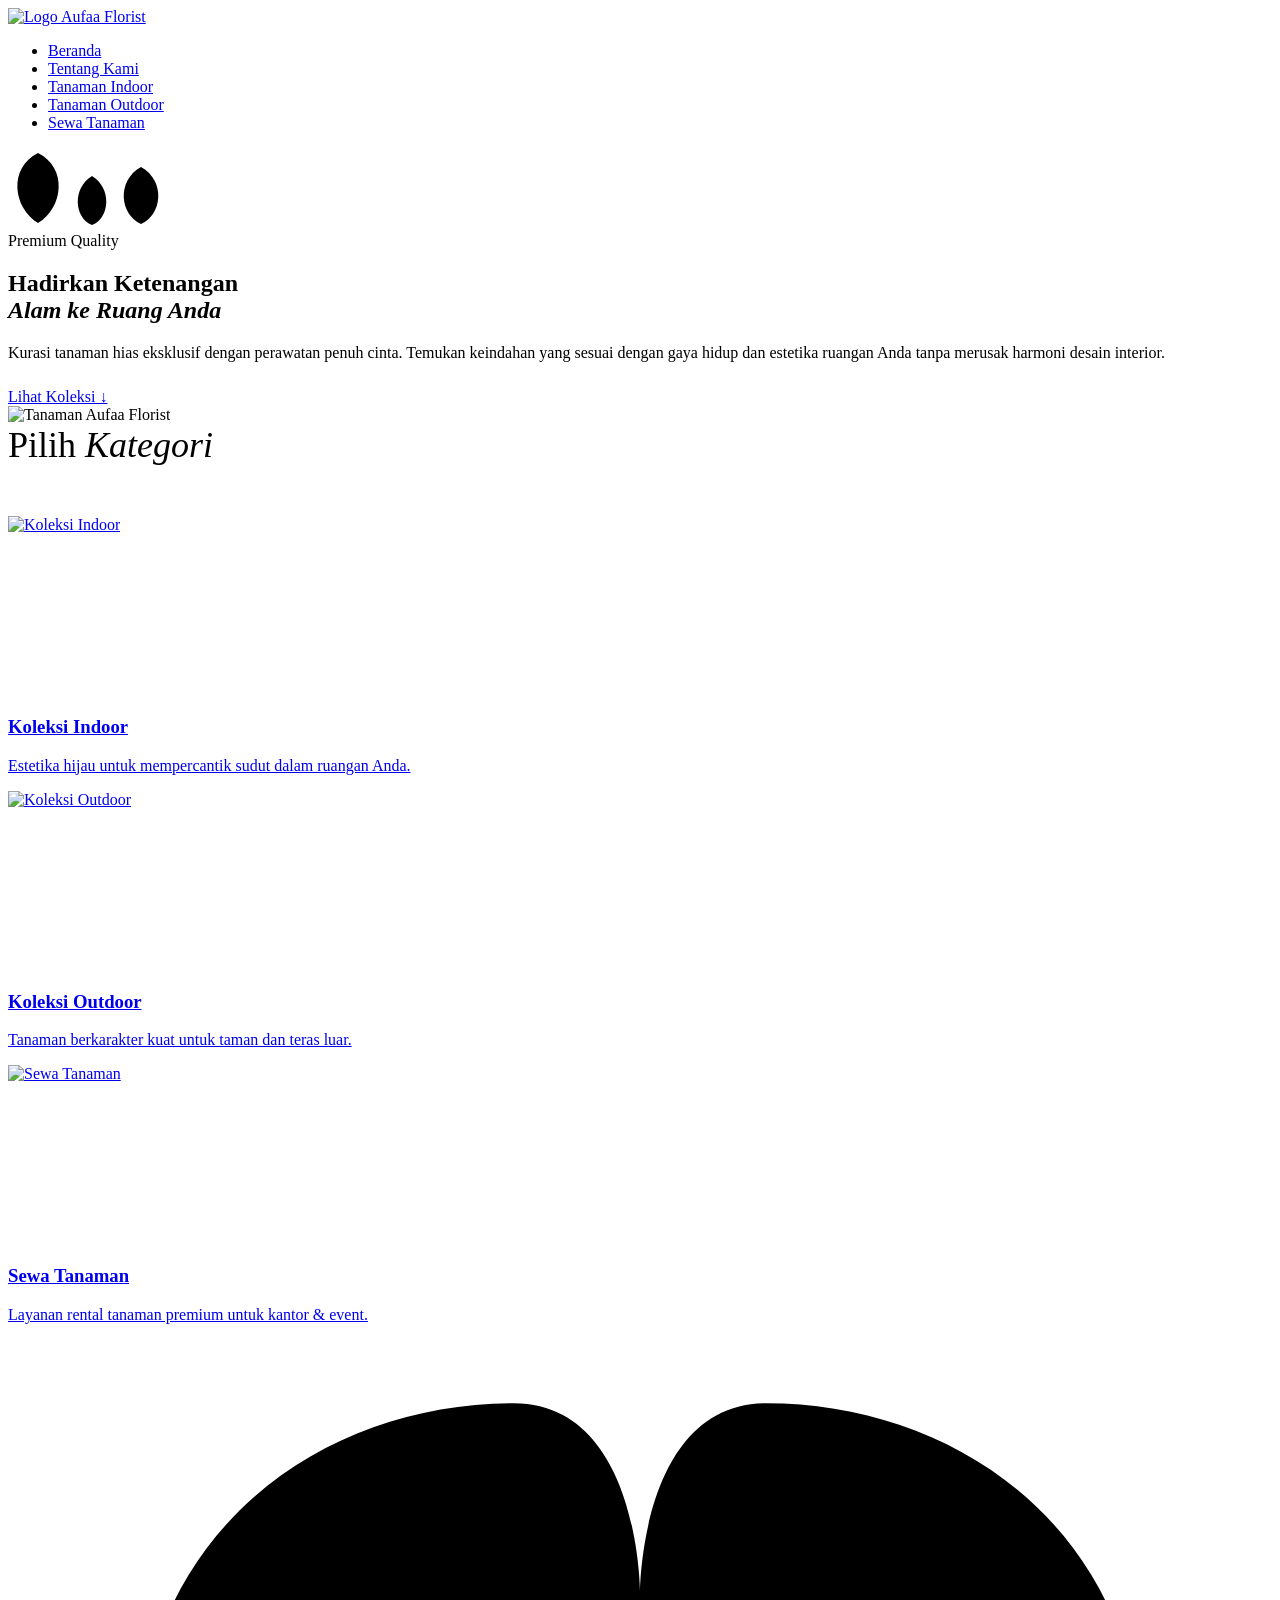
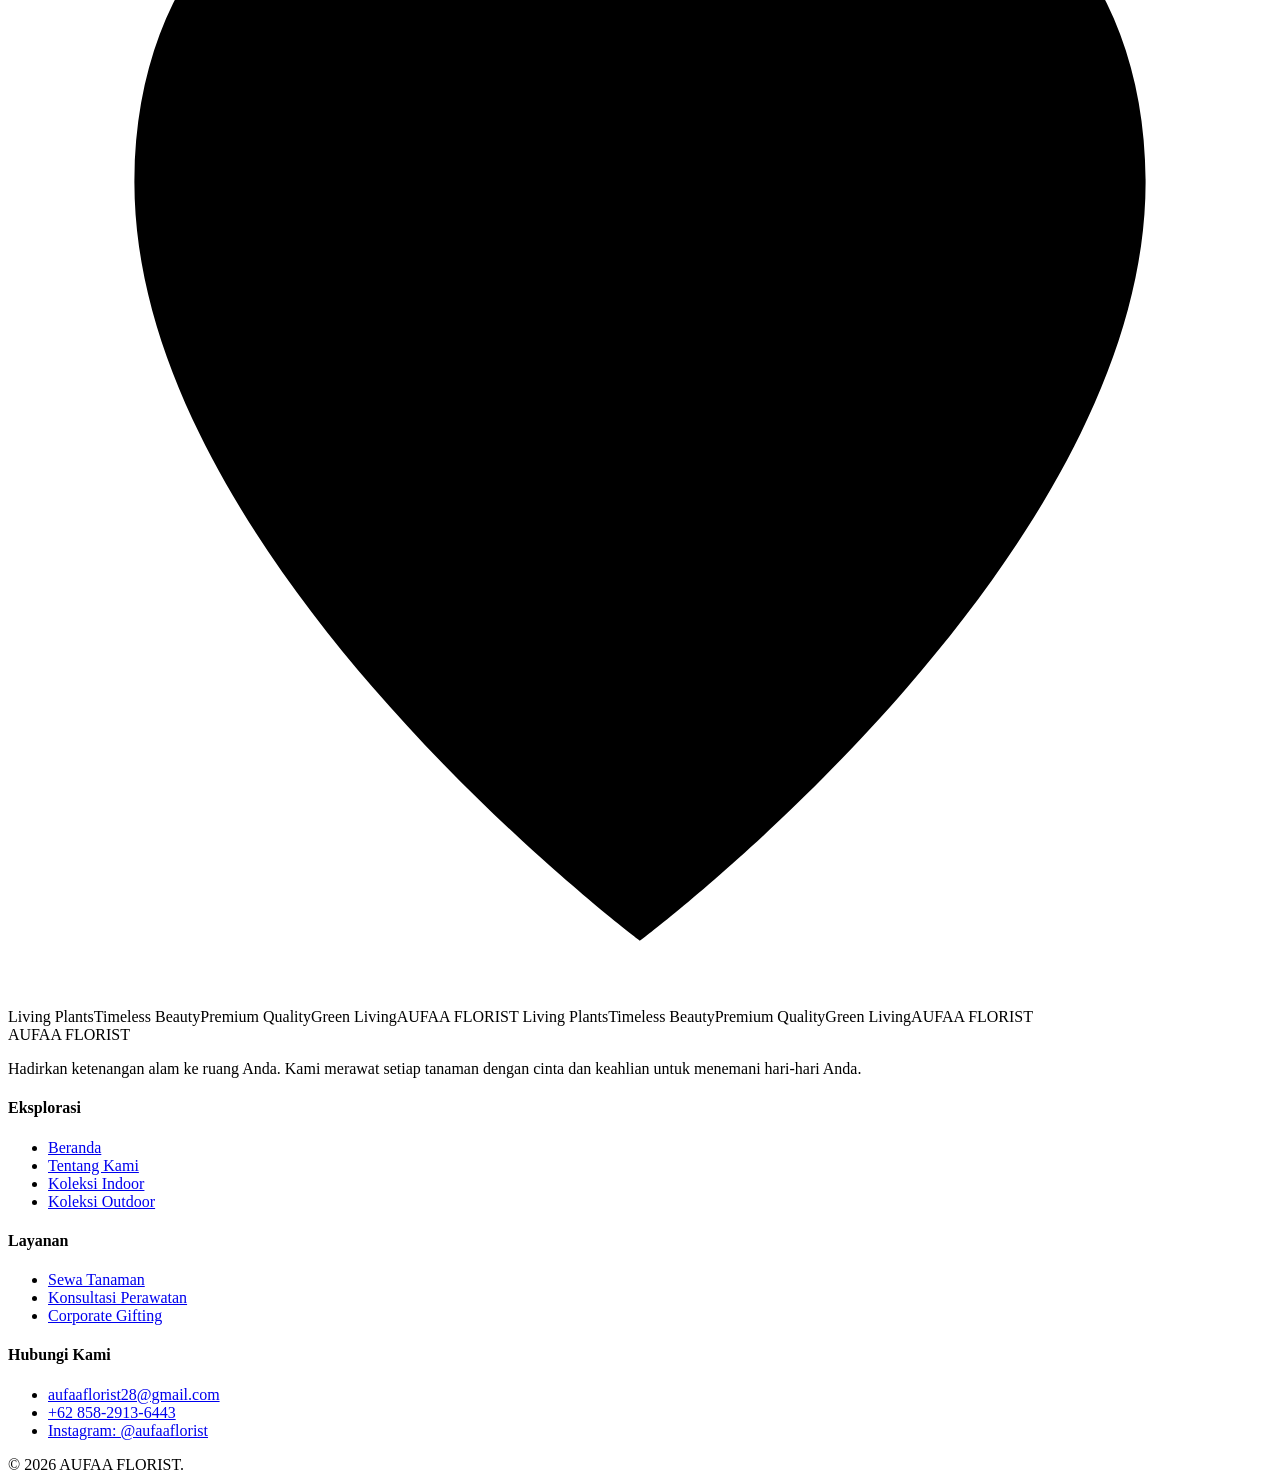
==== index.html @ c54cdd6c "Add files via upload" ====
<!DOCTYPE html>
<html lang="id">
<head>
  <meta charset="UTF-8">
  <meta name="viewport" content="width=device-width, initial-scale=1.0">
  <title>AUFAA FLORIST — Clean & Soft Living Plants</title>
  <link href="https://fonts.googleapis.com/css2?family=Cormorant+Garamond:ital,wght@0,300;0,400;0,500;1,300;1,400&family=DM+Sans:wght@300;400;500&display=swap" rel="stylesheet">
  <link rel="stylesheet" href="css/style.css">
</head>
<body>

  <!-- Navigation -->
  <nav id="mainNav">
    <a href="index.html" class="nav-logo">
  <img src="images/logo.png" alt="Logo Aufaa Florist" style="height: 45px; width: auto; object-fit: contain;">
</a>
    <ul class="nav-links">
      <li><a href="index.html">Beranda</a></li>
      <li><a href="tentang.html">Tentang Kami</a></li>
      <li><a href="indoor.html">Tanaman Indoor</a></li>
      <li><a href="outdoor.html">Tanaman Outdoor</a></li>
      <li><a href="sewa.html">Sewa Tanaman</a></li>
    </ul>
  </nav>

  <!-- Clean Hero Section -->
  <section class="hero">
    
    <!-- Motion Graphic Leaves (Warna Sage) -->
    <svg class="leaf-soft" style="left:15%;animation-duration:18s;animation-delay:0s;width:60px" viewBox="0 0 60 80"><path d="M30 5 C60 20 55 60 30 75 C5 60 0 20 30 5Z" fill="var(--sage-soft)"/></svg>
    <svg class="leaf-soft" style="left:55%;animation-duration:22s;animation-delay:3s;width:40px" viewBox="0 0 40 55"><path d="M20 3 C40 15 38 45 20 52 C2 45 0 15 20 3Z" fill="var(--accent)"/></svg>
    <svg class="leaf-soft" style="left:85%;animation-duration:15s;animation-delay:1s;width:50px" viewBox="0 0 50 65"><path d="M25 4 C50 18 46 52 25 61 C4 52 0 18 25 4Z" fill="var(--sage-dark)"/></svg>

    <!-- Kiri: Teks -->
    <div class="hero-content">
      <span class="hero-eyebrow">Premium Quality</span>
      <h1 class="hero-title">
        Hadirkan Ketenangan<br>
        <em>Alam ke Ruang Anda</em>
      </h1>
      <p class="hero-desc">
        Kurasi tanaman hias eksklusif dengan perawatan penuh cinta. Temukan keindahan yang sesuai dengan gaya hidup dan estetika ruangan Anda tanpa merusak harmoni desain interior.
      </p>
      <!-- Tombol kecil agar pengguna tahu harus scroll -->
      <a href="#kategori" class="pricing-btn" style="display:inline-block; margin-top: 10px;">Lihat Koleksi ↓</a>
    </div>

    <!-- Kanan: Visual Lengkungan (Arch) Estetik -->
    <div class="hero-visual">
    <div class="hero-image-arch" style="overflow: hidden; padding: 0; background: transparent;">
        <img src="https://images.unsplash.com/photo-1632207691143-643e2a9a9361?auto=format&fit=crop&w=600&q=80" alt="Tanaman Aufaa Florist" style="width: 100%; height: 100%; object-fit: cover;">
    </div>
    </div>
  </section>

  <!-- Bagian Kategori (Ditaruh di bawah Hero) -->
  <section id="kategori" class="category-section reveal">
    <div class="page-title" style="font-size: 36px; margin-bottom: 50px;">Pilih <em>Kategori</em></div>
    
    <div class="category-nav">
      
      <a href="indoor.html" class="cat-card">
        <div class="product-img-container" style="height: 180px; margin-bottom: 20px; border-radius: 12px;">
          <img src="images/3.png" alt="Koleksi Indoor" style="width: 100%; height: 100%; object-fit: cover;">
        </div>
        <h3 class="cat-title">Koleksi Indoor</h3>
        <p class="cat-desc">Estetika hijau untuk mempercantik sudut dalam ruangan Anda.</p>
      </a>

      <a href="outdoor.html" class="cat-card">
        <div class="product-img-container" style="height: 180px; margin-bottom: 20px; border-radius: 12px;">
          <img src="images/4.png" alt="Koleksi Outdoor" style="width: 100%; height: 100%; object-fit: cover;">
        </div>
        <h3 class="cat-title">Koleksi Outdoor</h3>
        <p class="cat-desc">Tanaman berkarakter kuat untuk taman dan teras luar.</p>
      </a>

      <a href="sewa.html" class="cat-card">
        <div class="product-img-container" style="height: 180px; margin-bottom: 20px; border-radius: 12px;">
          <img src="images/5.png" alt="Sewa Tanaman" style="width: 100%; height: 100%; object-fit: cover;">
        </div>
        <h3 class="cat-title">Sewa Tanaman</h3>
        <p class="cat-desc">Layanan rental tanaman premium untuk kantor & event.</p>
      </a>
      
    </div>
  </section>
      
    </div>
  </section>

  <!-- FOOTER MOTION GRAPHIC -->
  <footer>
    <svg class="footer-svg-bg" viewBox="0 0 200 200" xmlns="http://www.w3.org/2000/svg">
      <path class="draw-path" d="M100,190 C100,190 20,130 20,70 C20,30 50,10 80,10 C100,10 100,40 100,40 C100,40 100,10 120,10 C150,10 180,30 180,70 C180,130 100,190 100,190 Z" />
    </svg>
    <div class="footer-marquee-container">
      <div class="footer-marquee">
        <span>Living Plants</span><span>Timeless Beauty</span><span>Premium Quality</span><span>Green Living</span><span>AUFAA FLORIST</span>
        <span>Living Plants</span><span>Timeless Beauty</span><span>Premium Quality</span><span>Green Living</span><span>AUFAA FLORIST</span>
      </div>
    </div>
    <div class="footer-content">
      <div class="footer-info">
        <span class="footer-brand">AUFAA FLORIST</span>
        <p class="footer-text">Hadirkan ketenangan alam ke ruang Anda. Kami merawat setiap tanaman dengan cinta dan keahlian untuk menemani hari-hari Anda.</p>
      </div>
      <div class="footer-col">
        <h4>Eksplorasi</h4>
        <ul><li><a href="index.html">Beranda</a></li><li><a href="tentang.html">Tentang Kami</a></li><li><a href="indoor.html">Koleksi Indoor</a></li><li><a href="outdoor.html">Koleksi Outdoor</a></li></ul>
      </div>
      <div class="footer-col">
        <h4>Layanan</h4>
        <ul><li><a href="sewa.html">Sewa Tanaman</a></li><li><a href="#">Konsultasi Perawatan</a></li><li><a href="#">Corporate Gifting</a></li></ul>
      </div>
      <div class="footer-col">
        <h4>Hubungi Kami</h4>
        <ul><li><a href="#">aufaaflorist28@gmail.com</a></li><li><a href="#">+62 858-2913-6443</a></li><li><a href="https://www.instagram.com/aufaa_florist18">Instagram: @aufaaflorist</a></li></ul>
      </div>
    </div>
    <div class="footer-bottom">&copy; 2026 AUFAA FLORIST.</div>
  </footer>

  <script src="js/main.js"></script>
</body>
</html>
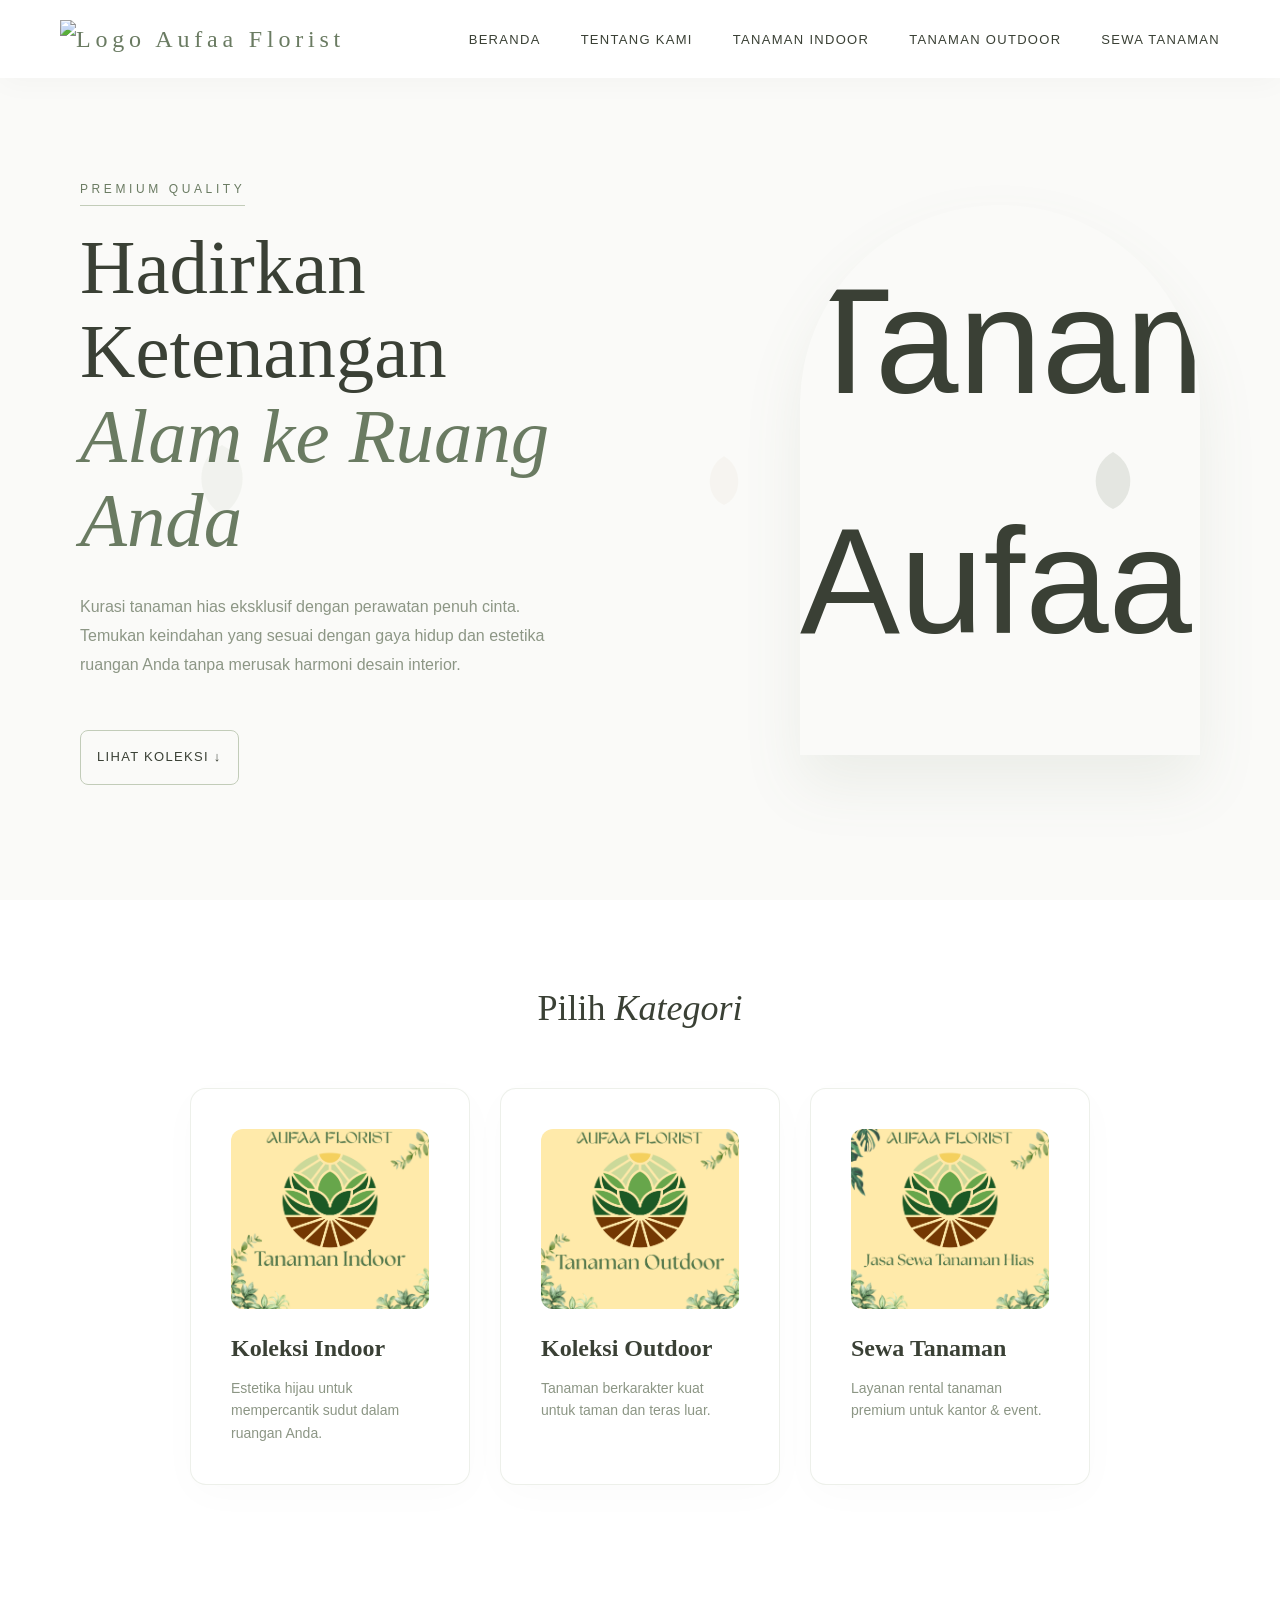
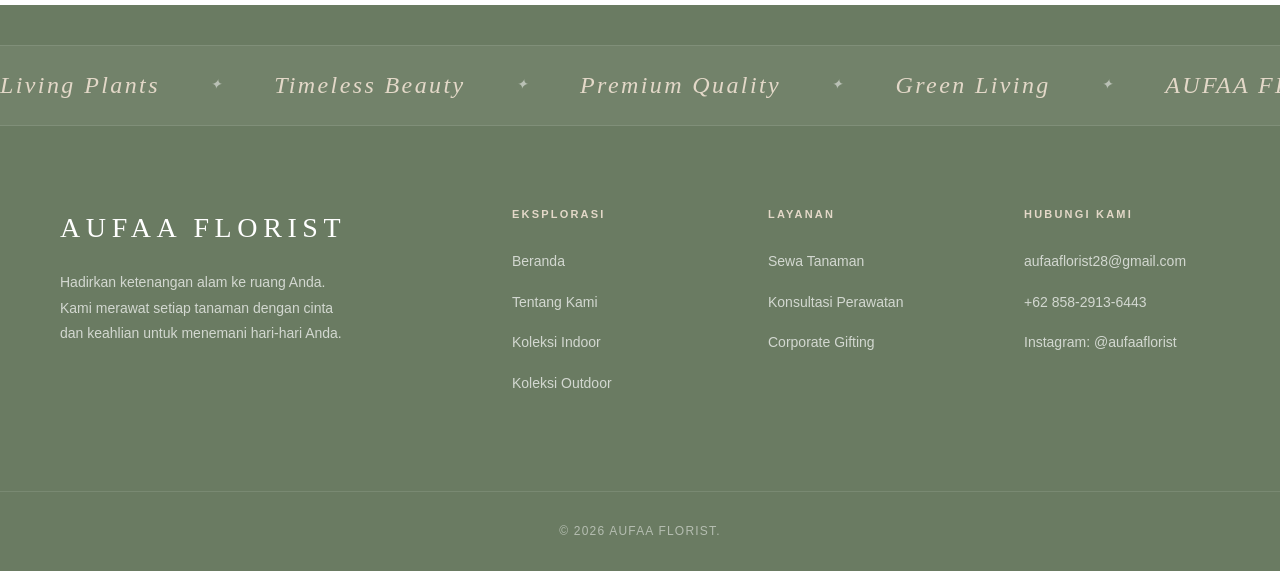
==== commit 8c622411: "Update index.html" ====
--- a/index.html
+++ b/index.html
@@ -5,7 +5,7 @@
   <meta name="viewport" content="width=device-width, initial-scale=1.0">
   <title>AUFAA FLORIST — Clean & Soft Living Plants</title>
   <link href="https://fonts.googleapis.com/css2?family=Cormorant+Garamond:ital,wght@0,300;0,400;0,500;1,300;1,400&family=DM+Sans:wght@300;400;500&display=swap" rel="stylesheet">
-  <link rel="stylesheet" href="css/style.css">
+  <link rel="stylesheet" href="style.css">
 </head>
 <body>
 
@@ -61,7 +61,7 @@
       
       <a href="indoor.html" class="cat-card">
         <div class="product-img-container" style="height: 180px; margin-bottom: 20px; border-radius: 12px;">
-          <img src="images/3.png" alt="Koleksi Indoor" style="width: 100%; height: 100%; object-fit: cover;">
+          <img src="3.png" alt="Koleksi Indoor" style="width: 100%; height: 100%; object-fit: cover;">
         </div>
         <h3 class="cat-title">Koleksi Indoor</h3>
         <p class="cat-desc">Estetika hijau untuk mempercantik sudut dalam ruangan Anda.</p>
@@ -69,7 +69,7 @@
 
       <a href="outdoor.html" class="cat-card">
         <div class="product-img-container" style="height: 180px; margin-bottom: 20px; border-radius: 12px;">
-          <img src="images/4.png" alt="Koleksi Outdoor" style="width: 100%; height: 100%; object-fit: cover;">
+          <img src="4.png" alt="Koleksi Outdoor" style="width: 100%; height: 100%; object-fit: cover;">
         </div>
         <h3 class="cat-title">Koleksi Outdoor</h3>
         <p class="cat-desc">Tanaman berkarakter kuat untuk taman dan teras luar.</p>
@@ -77,7 +77,7 @@
 
       <a href="sewa.html" class="cat-card">
         <div class="product-img-container" style="height: 180px; margin-bottom: 20px; border-radius: 12px;">
-          <img src="images/5.png" alt="Sewa Tanaman" style="width: 100%; height: 100%; object-fit: cover;">
+          <img src="5.png" alt="Sewa Tanaman" style="width: 100%; height: 100%; object-fit: cover;">
         </div>
         <h3 class="cat-title">Sewa Tanaman</h3>
         <p class="cat-desc">Layanan rental tanaman premium untuk kantor & event.</p>
@@ -121,6 +121,6 @@
     <div class="footer-bottom">&copy; 2026 AUFAA FLORIST.</div>
   </footer>
 
-  <script src="js/main.js"></script>
+  <script src="main.js"></script>
 </body>
-</html>+</html>
--- a/style.css
+++ b/style.css
@@ -0,0 +1,694 @@
+*, *::before, *::after { box-sizing: border-box; margin: 0; padding: 0; }
+
+:root {
+  --bg-soft: #FAFAF8;     /* Off-white sangat bersih */
+  --white: #FFFFFF;
+  --sage-soft: #C2CCB9;   /* Hijau pastel lembut */
+  --sage-dark: #6A7B62;   /* Hijau gelap untuk teks/kontras */
+  --text-main: #3A4035;   /* Abu-abu kehijauan lembut (bukan hitam pekat) */
+  --text-muted: #8C9685;
+  --accent: #E3D8C8;      /* Beige lembut */
+}
+
+html { scroll-behavior: smooth; }
+
+body {
+  font-family: 'DM Sans', sans-serif;
+  background: var(--bg-soft);
+  color: var(--text-main);
+  overflow-x: hidden;
+  line-height: 1.6;
+}
+
+/* =========================================
+   NAVBAR - CLEAN LOOK
+   ========================================= */
+nav {
+  position: fixed; top: 0; left: 0; right: 0; z-index: 100;
+  padding: 30px 60px;
+  display: flex; align-items: center; justify-content: space-between;
+  transition: all 0.4s ease;
+  background: transparent;
+}
+nav.scrolled {
+  background: rgba(255, 255, 255, 0.95);
+  backdrop-filter: blur(10px);
+  padding: 20px 60px;
+  box-shadow: 0 4px 30px rgba(0, 0, 0, 0.03);
+}
+
+.nav-logo {
+  font-family: 'Cormorant Garamond', serif;
+  font-size: 24px; font-weight: 500;
+  letter-spacing: 0.2em;
+  color: var(--sage-dark);
+  text-decoration: none;
+}
+
+.nav-links { display: flex; gap: 40px; list-style: none; }
+.nav-links a {
+  font-size: 13px; letter-spacing: 0.1em;
+  text-transform: uppercase; font-weight: 500;
+  color: var(--text-main);
+  text-decoration: none; position: relative;
+  transition: color 0.3s;
+}
+.nav-links a:hover { color: var(--sage-dark); }
+.nav-links a::after {
+  content: ''; position: absolute; bottom: -6px; left: 0;
+  width: 0; height: 1px; background: var(--sage-dark);
+  transition: width 0.3s ease;
+}
+.nav-links a:hover::after { width: 100%; }
+
+/* =========================================
+   HERO SECTION - UPGRADED CLEAN & SOFT
+   ========================================= */
+.hero {
+  min-height: 100vh;
+  display: flex;
+  align-items: center;
+  justify-content: space-between;
+  padding: 120px 80px 60px;
+  background: var(--bg-soft);
+  position: relative;
+  overflow: hidden;
+}
+
+/* Bagian Kiri: Teks */
+.hero-content {
+  flex: 1;
+  max-width: 600px;
+  z-index: 2;
+  text-align: left;
+  animation: fadeUp 1s ease 0.5s forwards;
+  opacity: 0; transform: translateY(20px);
+}
+
+.hero-eyebrow {
+  font-size: 12px; letter-spacing: 0.3em;
+  text-transform: uppercase; color: var(--sage-dark);
+  margin-bottom: 20px; display: inline-block;
+  border-bottom: 1px solid var(--sage-soft);
+  padding-bottom: 5px;
+}
+
+.hero-title {
+  font-family: 'Cormorant Garamond', serif;
+  font-size: clamp(48px, 6vw, 82px);
+  font-weight: 300; line-height: 1.1;
+  color: var(--text-main);
+  margin-bottom: 30px;
+}
+.hero-title em {
+  font-style: italic; color: var(--sage-dark);
+}
+
+.hero-desc {
+  font-size: 16px; color: var(--text-muted);
+  max-width: 500px; margin-bottom: 40px;
+  font-weight: 300; line-height: 1.8;
+}
+
+/* Bagian Kanan: Gambar Estetik (Arch) */
+.hero-visual {
+  flex: 1;
+  display: flex;
+  justify-content: flex-end;
+  align-items: center;
+  position: relative;
+  z-index: 2;
+}
+
+.hero-image-arch {
+  width: 400px;
+  height: 550px;
+  background: linear-gradient(135deg, var(--accent), var(--sage-soft));
+  border-radius: 200px 200px 0 0;
+  position: relative;
+  box-shadow: 0 30px 60px rgba(106, 123, 98, 0.1);
+  display: flex; align-items: center; justify-content: center;
+  font-size: 150px;
+  animation: floatImage 6s ease-in-out infinite;
+}
+
+@keyframes floatImage {
+  0%, 100% { transform: translateY(0); }
+  50% { transform: translateY(-15px); }
+}
+
+/* Daun Animasi Latar Belakang (Soft Motion) */
+.leaf-soft {
+  position: absolute;
+  opacity: 0.15;
+  animation: floatLeafSoft linear infinite;
+  z-index: 1;
+}
+
+@keyframes floatLeafSoft {
+  0% { transform: translateY(100vh) rotate(0deg); opacity: 0; }
+  10% { opacity: 0.15; }
+  90% { opacity: 0.15; }
+  100% { transform: translateY(-20vh) rotate(360deg); opacity: 0; }
+}
+
+/* =========================================
+   CATEGORY CARDS (Dibawah Hero)
+   ========================================= */
+.category-section {
+  padding: 80px 60px 120px;
+  background: var(--white);
+  text-align: center;
+}
+
+.category-nav {
+  display: flex; justify-content: center; gap: 30px;
+  margin-top: 50px;
+  flex-wrap: wrap;
+}
+
+.cat-card {
+  background: var(--white);
+  padding: 40px;
+  border-radius: 16px;
+  text-decoration: none;
+  width: 280px;
+  border: 1px solid rgba(194, 204, 185, 0.3);
+  transition: all 0.4s cubic-bezier(0.23, 1, 0.32, 1);
+  box-shadow: 0 10px 40px rgba(0,0,0,0.02);
+  text-align: left;
+}
+
+.cat-card:hover {
+  transform: translateY(-10px);
+  box-shadow: 0 20px 40px rgba(106, 123, 98, 0.08);
+  border-color: var(--sage-soft);
+}
+
+.cat-icon { font-size: 40px; margin-bottom: 20px; display: block; }
+.cat-title {
+  font-family: 'Cormorant Garamond', serif;
+  font-size: 24px; color: var(--text-main);
+  margin-bottom: 10px;
+}
+.cat-desc {
+  font-size: 14px; color: var(--text-muted);
+  font-family: 'DM Sans', sans-serif;
+}
+
+@keyframes fadeUp {
+  to { opacity: 1; transform: none; }
+}
+
+/* =========================================
+   TAMBAHAN CSS UNTUK HALAMAN SUB-MENU
+   ========================================= */
+.page-header {
+  padding: 150px 60px 80px;
+  text-align: center;
+  background: var(--bg-soft);
+}
+.page-title {
+  font-family: 'Cormorant Garamond', serif;
+  font-size: 48px;
+  color: var(--text-main);
+  margin-bottom: 15px;
+}
+.page-desc {
+  color: var(--text-muted);
+  max-width: 600px;
+  margin: 0 auto;
+  font-weight: 300;
+}
+
+.grid-container {
+  padding: 0 60px 100px;
+  max-width: 1200px;
+  margin: 0 auto;
+}
+
+/* Product Grid (Indoor & Outdoor) */
+.product-grid {
+  display: grid;
+  grid-template-columns: repeat(auto-fit, minmax(280px, 1fr));
+  gap: 40px;
+}
+.product-card-clean {
+  background: var(--white);
+  border-radius: 16px;
+  overflow: hidden;
+  border: 1px solid rgba(194, 204, 185, 0.3);
+  transition: transform 0.4s ease, box-shadow 0.4s ease;
+}
+.product-card-clean:hover {
+  transform: translateY(-8px);
+  box-shadow: 0 15px 30px rgba(106, 123, 98, 0.08);
+  border-color: var(--sage-soft);
+}
+.product-img-placeholder {
+  height: 280px;
+  background: var(--accent);
+  display: flex;
+  align-items: center;
+  justify-content: center;
+  font-size: 70px;
+}
+.product-info-clean {
+  padding: 25px;
+}
+.product-title-clean {
+  font-family: 'Cormorant Garamond', serif;
+  font-size: 22px;
+  color: var(--text-main);
+  margin-bottom: 5px;
+}
+.product-latin-clean {
+  font-size: 13px;
+  color: var(--text-muted);
+  font-style: italic;
+}
+.product-price-clean {
+  color: var(--sage-dark);
+  font-weight: 500;
+  font-size: 16px;
+  margin-top: 20px;
+  display: flex;
+  justify-content: space-between;
+  align-items: center;
+}
+.add-btn {
+  width: 42px;
+  height: 42px;
+  background-color: #5f6f52; /* hijau sage */
+  border: none;
+  border-radius: 50%;
+
+  display: flex;
+  align-items: center;
+  justify-content: center;
+
+  cursor: pointer;
+  transition: all 0.3s ease;
+}
+
+/* ICON */
+.add-btn .icon {
+  font-size: 18px;
+  line-height: 1;
+  display: flex;
+  align-items: center;
+  justify-content: center;
+}
+
+/* HOVER EFFECT (biar premium) */
+.add-btn:hover {
+  background-color: #4c5a42;
+  transform: scale(1.1);
+}
+
+/* Pricing Grid (Sewa) */
+.pricing-grid {
+  display: grid;
+  grid-template-columns: repeat(auto-fit, minmax(320px, 1fr));
+  gap: 30px;
+}
+.pricing-card {
+  background: var(--white);
+  border-radius: 16px;
+  padding: 40px;
+  border: 1px solid rgba(194, 204, 185, 0.3);
+  text-align: center;
+  transition: transform 0.4s;
+  position: relative;
+  overflow: hidden;
+}
+.pricing-card:hover {
+  transform: translateY(-8px);
+  box-shadow: 0 20px 40px rgba(0,0,0,0.04);
+  border-color: var(--sage-soft);
+}
+.pricing-card.popular {
+  background: var(--sage-dark);
+  color: var(--white);
+}
+.pricing-card.popular .pricing-title,
+.pricing-card.popular .pricing-price,
+.pricing-card.popular li {
+  color: var(--white);
+}
+.pricing-badge {
+  position: absolute;
+  top: 20px; right: -30px;
+  background: var(--accent);
+  color: var(--text-main);
+  font-size: 10px;
+  font-weight: 500;
+  letter-spacing: 0.1em;
+  padding: 5px 30px;
+  transform: rotate(45deg);
+}
+.pricing-title {
+  font-family: 'Cormorant Garamond', serif;
+  font-size: 28px;
+  color: var(--text-main);
+  margin-bottom: 10px;
+}
+.pricing-price {
+  font-size: 36px;
+  font-weight: 400;
+  margin-bottom: 30px;
+  color: var(--sage-dark);
+  font-family: 'Cormorant Garamond', serif;
+}
+.pricing-price span {
+  font-size: 14px;
+  color: inherit;
+  opacity: 0.7;
+  font-family: 'DM Sans', sans-serif;
+}
+.pricing-features {
+  list-style: none;
+  margin-bottom: 40px;
+  text-align: left;
+}
+.pricing-features li {
+  margin-bottom: 15px;
+  font-size: 14px;
+  color: var(--text-muted);
+  display: flex;
+  align-items: center;
+  gap: 12px;
+}
+.pricing-btn {
+  display: block;
+  padding: 16px;
+  border-radius: 8px;
+  background: var(--bg-soft);
+  color: var(--text-main);
+  text-decoration: none;
+  font-weight: 500;
+  font-size: 13px;
+  letter-spacing: 0.1em;
+  text-transform: uppercase;
+  transition: all 0.3s;
+  border: 1px solid var(--sage-soft);
+}
+.pricing-card.popular .pricing-btn {
+  background: var(--white);
+  color: var(--sage-dark);
+  border: none;
+}
+.pricing-btn:hover {
+  background: var(--sage-dark);
+  color: var(--white);
+}
+
+/* =========================================
+   TAMBAHAN CSS UNTUK HALAMAN TENTANG
+   ========================================= */
+.about-grid-clean {
+  display: grid;
+  grid-template-columns: 1fr 1fr;
+  gap: 80px;
+  align-items: center;
+  margin-bottom: 80px;
+}
+
+.about-visual {
+  position: relative;
+  border-radius: 20px;
+  overflow: hidden;
+  background: linear-gradient(135deg, var(--accent), #EAF0E5);
+  aspect-ratio: 4/5;
+  display: flex;
+  align-items: center;
+  justify-content: center;
+  font-size: 120px;
+  box-shadow: 0 20px 40px rgba(0,0,0,0.03);
+}
+
+.about-text h2 {
+  font-family: 'Cormorant Garamond', serif;
+  font-size: 40px;
+  color: var(--text-main);
+  margin-bottom: 25px;
+  line-height: 1.2;
+}
+
+.about-text h2 em {
+  color: var(--sage-dark);
+  font-style: italic;
+}
+
+.about-text p {
+  color: var(--text-muted);
+  margin-bottom: 20px;
+  font-weight: 300;
+  font-size: 16px;
+  line-height: 1.8;
+}
+
+.stats-grid-clean {
+  display: grid;
+  grid-template-columns: repeat(3, 1fr);
+  gap: 30px;
+  margin-top: 60px;
+}
+
+.stat-box {
+  text-align: center;
+  padding: 40px 20px;
+  background: var(--white);
+  border: 1px solid rgba(194, 204, 185, 0.3);
+  border-radius: 16px;
+  transition: transform 0.4s ease;
+}
+
+.stat-box:hover {
+  transform: translateY(-8px);
+  box-shadow: 0 15px 30px rgba(106, 123, 98, 0.08);
+  border-color: var(--sage-soft);
+}
+
+.stat-number {
+  font-family: 'Cormorant Garamond', serif;
+  font-size: 48px;
+  color: var(--sage-dark);
+  line-height: 1;
+  margin-bottom: 12px;
+}
+
+.stat-label {
+  font-size: 12px;
+  text-transform: uppercase;
+  letter-spacing: 0.15em;
+  color: var(--text-main);
+  font-weight: 500;
+}
+
+/* =========================================
+   FOOTER - MOTION GRAPHIC STYLE
+   ========================================= */
+footer {
+  background: var(--sage-dark);
+  color: var(--white);
+  position: relative;
+  overflow: hidden;
+  padding-top: 40px;
+}
+
+/* 1. Continuous Marquee (Ticker Motion) */
+.footer-marquee-container {
+  background: rgba(255, 255, 255, 0.05);
+  border-top: 1px solid rgba(255, 255, 255, 0.1);
+  border-bottom: 1px solid rgba(255, 255, 255, 0.1);
+  padding: 20px 0;
+  display: flex;
+  overflow: hidden;
+  white-space: nowrap;
+  position: relative;
+  z-index: 2;
+}
+
+.footer-marquee {
+  display: flex;
+  gap: 50px;
+  animation: marqueeMotion 25s linear infinite;
+}
+
+.footer-marquee span {
+  font-family: 'Cormorant Garamond', serif;
+  font-size: 24px;
+  font-style: italic;
+  letter-spacing: 0.1em;
+  color: var(--accent);
+  display: flex;
+  align-items: center;
+  gap: 50px;
+}
+
+.footer-marquee span::after {
+  content: '✦';
+  font-size: 14px;
+  color: var(--white);
+  opacity: 0.5;
+}
+
+@keyframes marqueeMotion {
+  0% { transform: translateX(0); }
+  100% { transform: translateX(-50%); }
+}
+
+/* 2. Grid & Konten Footer */
+.footer-content {
+  display: grid;
+  grid-template-columns: 2fr 1fr 1fr 1fr;
+  gap: 60px;
+  padding: 80px 60px;
+  position: relative;
+  z-index: 2;
+}
+
+.footer-brand {
+  font-family: 'Cormorant Garamond', serif;
+  font-size: 28px;
+  letter-spacing: 0.2em;
+  color: var(--white);
+  margin-bottom: 20px;
+  display: block;
+}
+
+.footer-text {
+  color: rgba(255, 255, 255, 0.7);
+  font-size: 14px;
+  line-height: 1.8;
+  max-width: 300px;
+  font-weight: 300;
+}
+
+.footer-col h4 {
+  font-size: 11px;
+  letter-spacing: 0.2em;
+  text-transform: uppercase;
+  color: var(--accent);
+  margin-bottom: 25px;
+}
+
+.footer-col ul {
+  list-style: none;
+}
+
+.footer-col li {
+  margin-bottom: 15px;
+}
+
+.footer-col a {
+  color: rgba(255, 255, 255, 0.7);
+  text-decoration: none;
+  font-size: 14px;
+  transition: all 0.3s ease;
+  display: inline-block;
+  font-weight: 300;
+}
+
+.footer-col a:hover {
+  color: var(--white);
+  transform: translateX(8px);
+}
+
+.footer-bottom {
+  text-align: center;
+  padding: 30px;
+  border-top: 1px solid rgba(255, 255, 255, 0.1);
+  font-size: 12px;
+  color: rgba(255, 255, 255, 0.5);
+  letter-spacing: 0.1em;
+  position: relative;
+  z-index: 2;
+}
+
+/* 3. SVG Motion Graphic (Menggambar Daun di Background) */
+.footer-svg-bg {
+  position: absolute;
+  right: -5%;
+  bottom: -10%;
+  width: 500px;
+  height: 500px;
+  opacity: 0.05;
+  z-index: 1;
+  pointer-events: none;
+}
+
+.draw-path {
+  fill: none;
+  stroke: var(--white);
+  stroke-width: 2;
+  stroke-dasharray: 1000;
+  stroke-dashoffset: 1000;
+  animation: drawMotion 6s cubic-bezier(0.4, 0, 0.2, 1) infinite alternate;
+}
+
+@keyframes drawMotion {
+  0% { stroke-dashoffset: 1000; }
+  100% { stroke-dashoffset: 0; }
+}
+
+/* =========================================
+   RESPONSIVE QUERIES
+   ========================================= */
+@media (max-width: 900px) {
+  .hero { flex-direction: column; text-align: center; padding-top: 150px; }
+  .hero-content { text-align: center; margin-bottom: 60px; }
+  .hero-image-arch { width: 300px; height: 400px; }
+  .footer-content { grid-template-columns: 1fr 1fr; padding: 60px 30px; }
+}
+
+@media (max-width: 800px) {
+  .about-grid-clean { grid-template-columns: 1fr; gap: 40px; }
+}
+
+@media (max-width: 600px) {
+  .footer-content { grid-template-columns: 1fr; }
+  .nav-links { display: none; } /* Sembunyikan menu di mobile sementara */
+  nav { padding: 20px; }
+}
+*, *::before, *::after { box-sizing: border-box; margin: 0; padding: 0; }
+
+:root {
+  --bg-soft: #FAFAF8; --white: #FFFFFF; --sage-soft: #C2CCB9; 
+  --sage-dark: #6A7B62; --text-main: #3A4035; --text-muted: #8C9685; --accent: #E3D8C8;
+}
+
+body { font-family: 'DM Sans', sans-serif; background: var(--bg-soft); color: var(--text-main); overflow-x: hidden; line-height: 1.6; }
+
+/* Navbar & Logo */
+nav { position: fixed; top: 0; left: 0; right: 0; z-index: 100; padding: 20px 60px; display: flex; align-items: center; justify-content: space-between; background: rgba(255,255,255,0.95); backdrop-filter: blur(10px); box-shadow: 0 4px 30px rgba(0,0,0,0.03); }
+.nav-logo img { height: 45px; width: auto; }
+.nav-links { display: flex; gap: 40px; list-style: none; }
+.nav-links a { font-size: 13px; text-transform: uppercase; color: var(--text-main); text-decoration: none; }
+
+/* Foto Produk (Container) */
+.product-img-container { height: 280px; width: 100%; overflow: hidden; background: var(--accent); }
+.product-img-container img { width: 100%; height: 100%; object-fit: cover; transition: transform 0.6s ease; }
+.product-card-clean:hover .product-img-container img { transform: scale(1.08); }
+
+/* Pricing dengan Foto */
+.pricing-img { width: 100%; height: 200px; object-fit: cover; border-bottom: 1px solid var(--sage-soft); margin-bottom: 20px; }
+
+/* Komponen lain tetap sama seperti sebelumnya... */
+.product-card-clean { background: var(--white); border-radius: 16px; overflow: hidden; border: 1px solid rgba(194, 204, 185, 0.3); transition: all 0.4s ease; }
+.product-info-clean { padding: 25px; }
+.product-title-clean { font-family: 'Cormorant Garamond', serif; font-size: 22px; margin-bottom: 5px; }
+.add-btn { background: var(--sage-dark); color: white; border: none; padding: 8px 15px; border-radius: 20px; cursor: pointer; }
+
+/* (Tambahkan sisa CSS sebelumnya di sini agar lengkap) */
+@media (max-width: 768px) {
+  .category-nav {
+    flex-direction: column; /* Mengubah arah dari menyamping menjadi ke bawah */
+    align-items: center;    /* Memposisikan di tengah */
+  }
+  .cat-card {
+    width: 90%;             /* Kartu menjadi lebar di HP */
+    margin-bottom: 20px;
+  }
+}
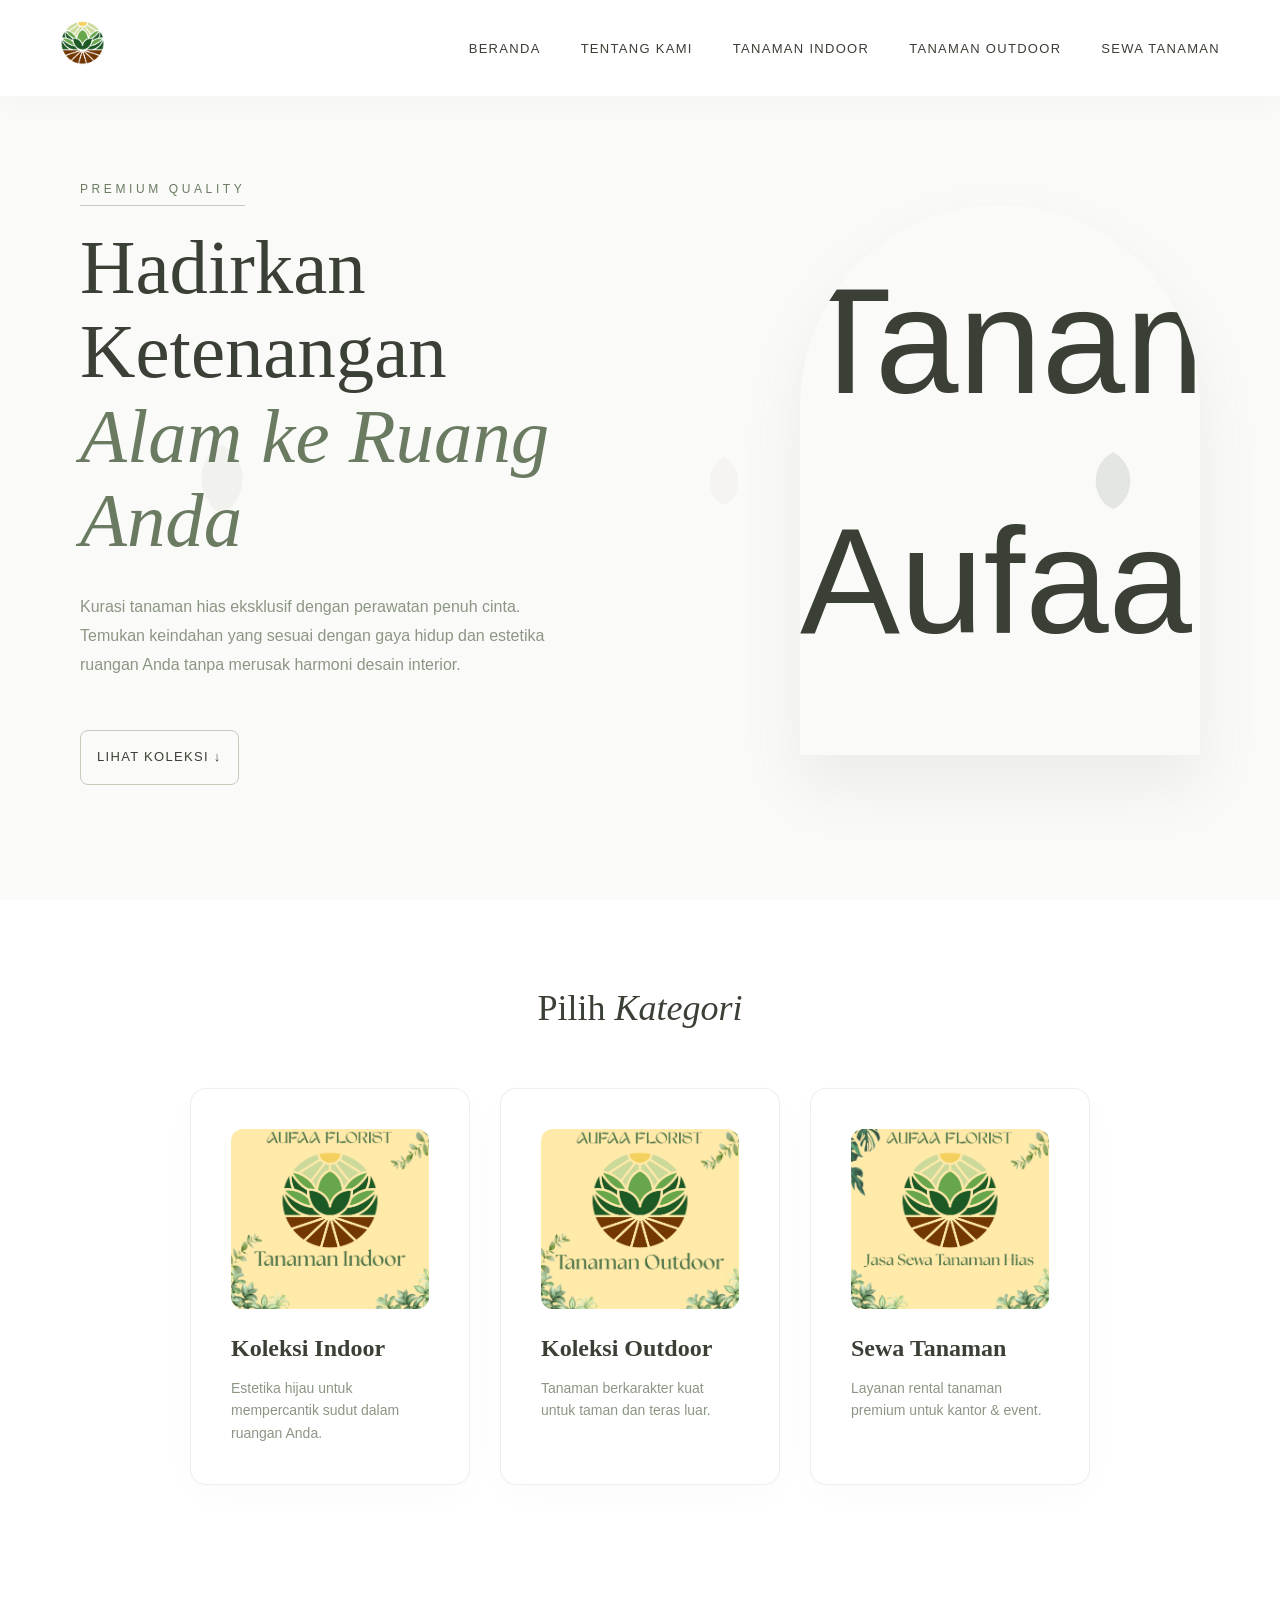
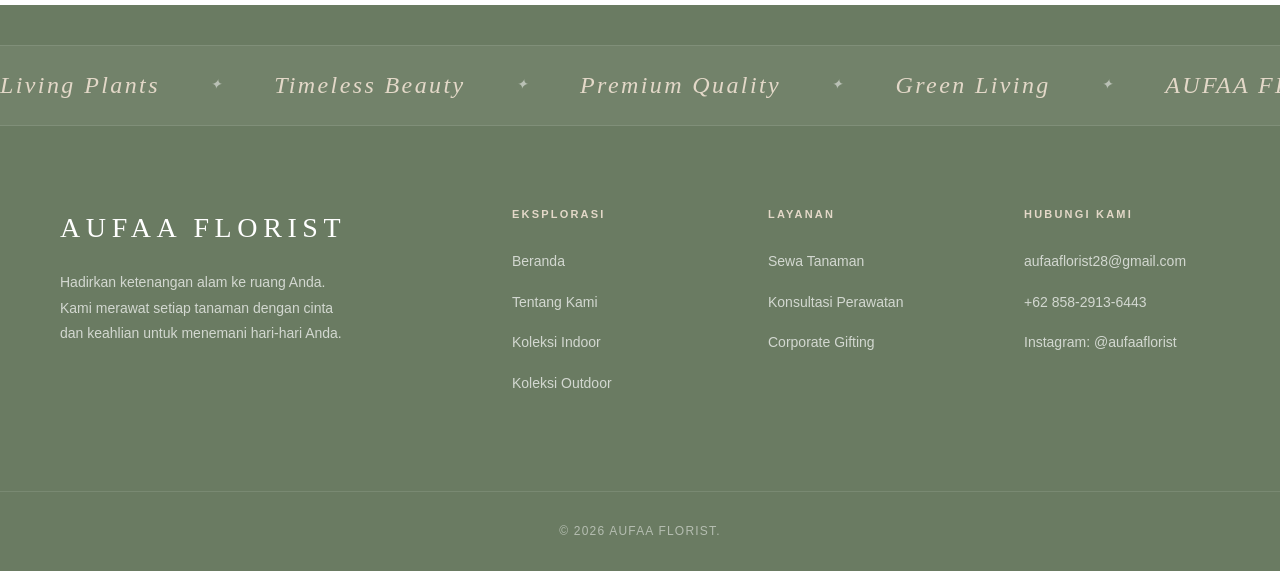
==== commit eba9ba84: "Update index.html" ====
--- a/index.html
+++ b/index.html
@@ -12,7 +12,7 @@
   <!-- Navigation -->
   <nav id="mainNav">
     <a href="index.html" class="nav-logo">
-  <img src="images/logo.png" alt="Logo Aufaa Florist" style="height: 45px; width: auto; object-fit: contain;">
+  <img src="logo.png" alt="Logo Aufaa Florist" style="height: 45px; width: auto; object-fit: contain;">
 </a>
     <ul class="nav-links">
       <li><a href="index.html">Beranda</a></li>
